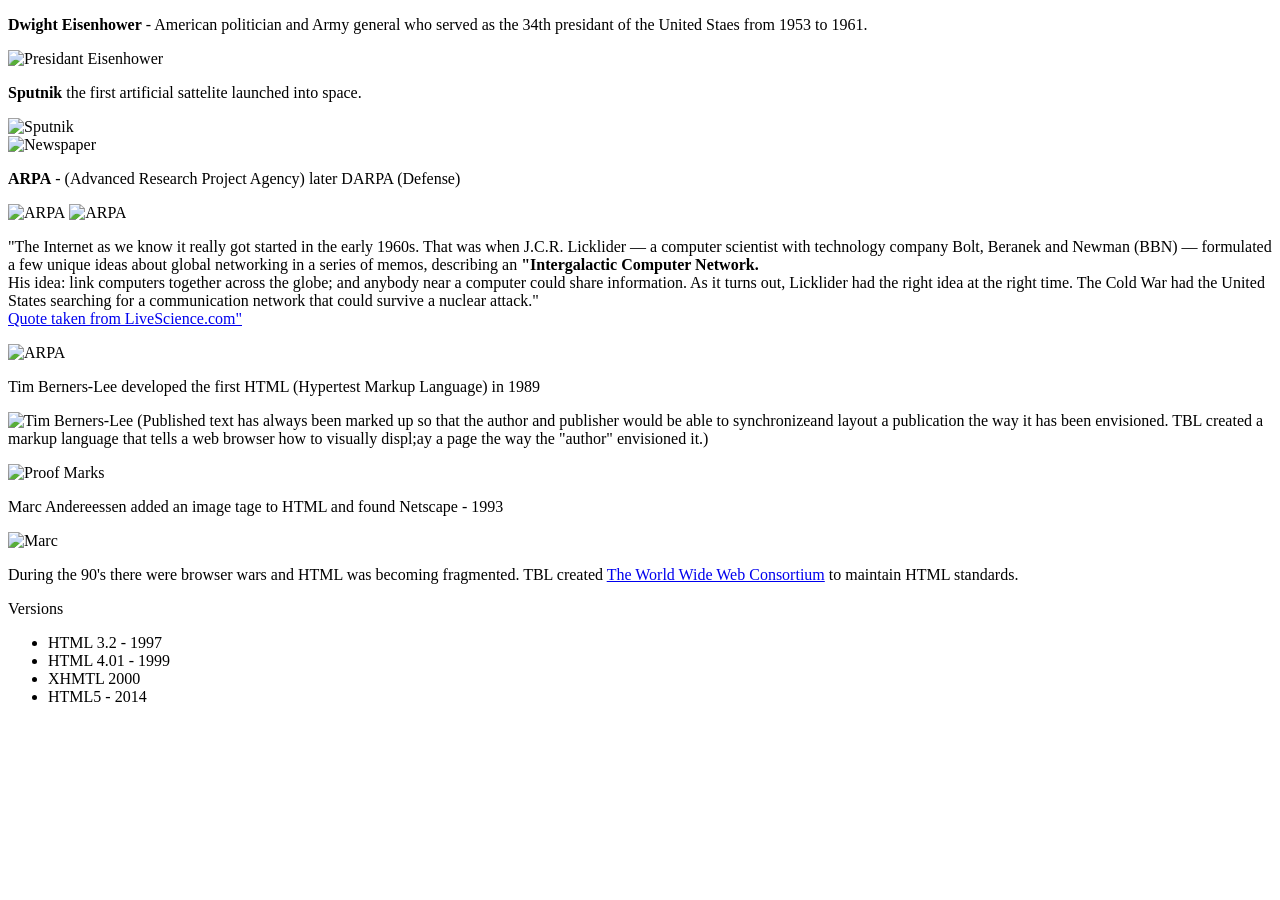
==== pages/history.html @ ff7202f4 "cleaned up rewpo" ====
<!DOCTYPE html>
<html>
<head>
    <title>History of the Internet - briefly</title>
</head>
<body>
<p><b>Dwight Eisenhower</b> - American politician and Army general who served as the 34th presidant of the United Staes from 1953 to 1961.</p>
<img src="1-ike.jpg" alt="Presidant Eisenhower" width="500px">
<p><b>Sputnik</b> the first artificial sattelite launched into space.</p>
<img src="2-sputnik-1957.jpg" alt="Sputnik" width="500px"><br>
<img src="3-news-10-1957.jpg" alt="Newspaper" width="500px">
<p><b>ARPA</b> - (Advanced Research Project Agency) later DARPA (Defense)</p>
<img src="4-arpanet2.gif" alt="ARPA" height="300px">
<img src="5-early-arpanet.jpg" alt="ARPA" width="500px">

<p>"The Internet as we know it really got started in the early 1960s. That was when J.C.R. Licklider — a computer scientist with technology company Bolt, Beranek and Newman (BBN) — formulated a few unique ideas about global networking in a series of memos, describing an <b>"Intergalactic Computer Network.</b><br>
His idea: link computers together across the globe; and anybody near a computer could share information. As it turns out, Licklider had the right idea at the right time. The Cold War had the United States searching for a communication network that could survive a nuclear attack."<br>
<a href="https://www.livescience.com/42604-who-invented-the-internet.html" target="_blank"> Quote taken from LiveScience.com"</a>   
</p>
<img src="6-apranet-82.jpg" alt="ARPA" width="500px">
<p>Tim Berners-Lee developed the first HTML (Hypertest Markup Language) in 1989</p>
<img src="8-tim-berners-lee.jpg" alt="Tim Berners-Lee" width="500px">
(Published text has always been marked up so that the author and publisher would be able to synchronizeand layout a publication the way it has been envisioned. TBL created a markup language that tells a web browser how to visually displ;ay a page the way the "author" envisioned it.)</p>
<img src="7-proof-marks.jpg" alt="Proof Marks" width="500px">
<p>Marc Andereessen added an image tage to HTML and found Netscape - 1993</p>
<img src="9-marc-andreessen.jpg" alt="Marc" width="500px">
<p>During the 90's there were browser wars and HTML was becoming fragmented. TBL created <a href="https://www.w3.org/" target="_blank">The World Wide Web Consortium</a> to maintain HTML standards.</p>
<p>Versions</p>
<ul>
    <li>HTML 3.2 - 1997</li>
    <li>HTML 4.01 - 1999</li>
    <li>XHMTL 2000</li>
    <li>HTML5 - 2014</li>
</ul>
</body>
</html>
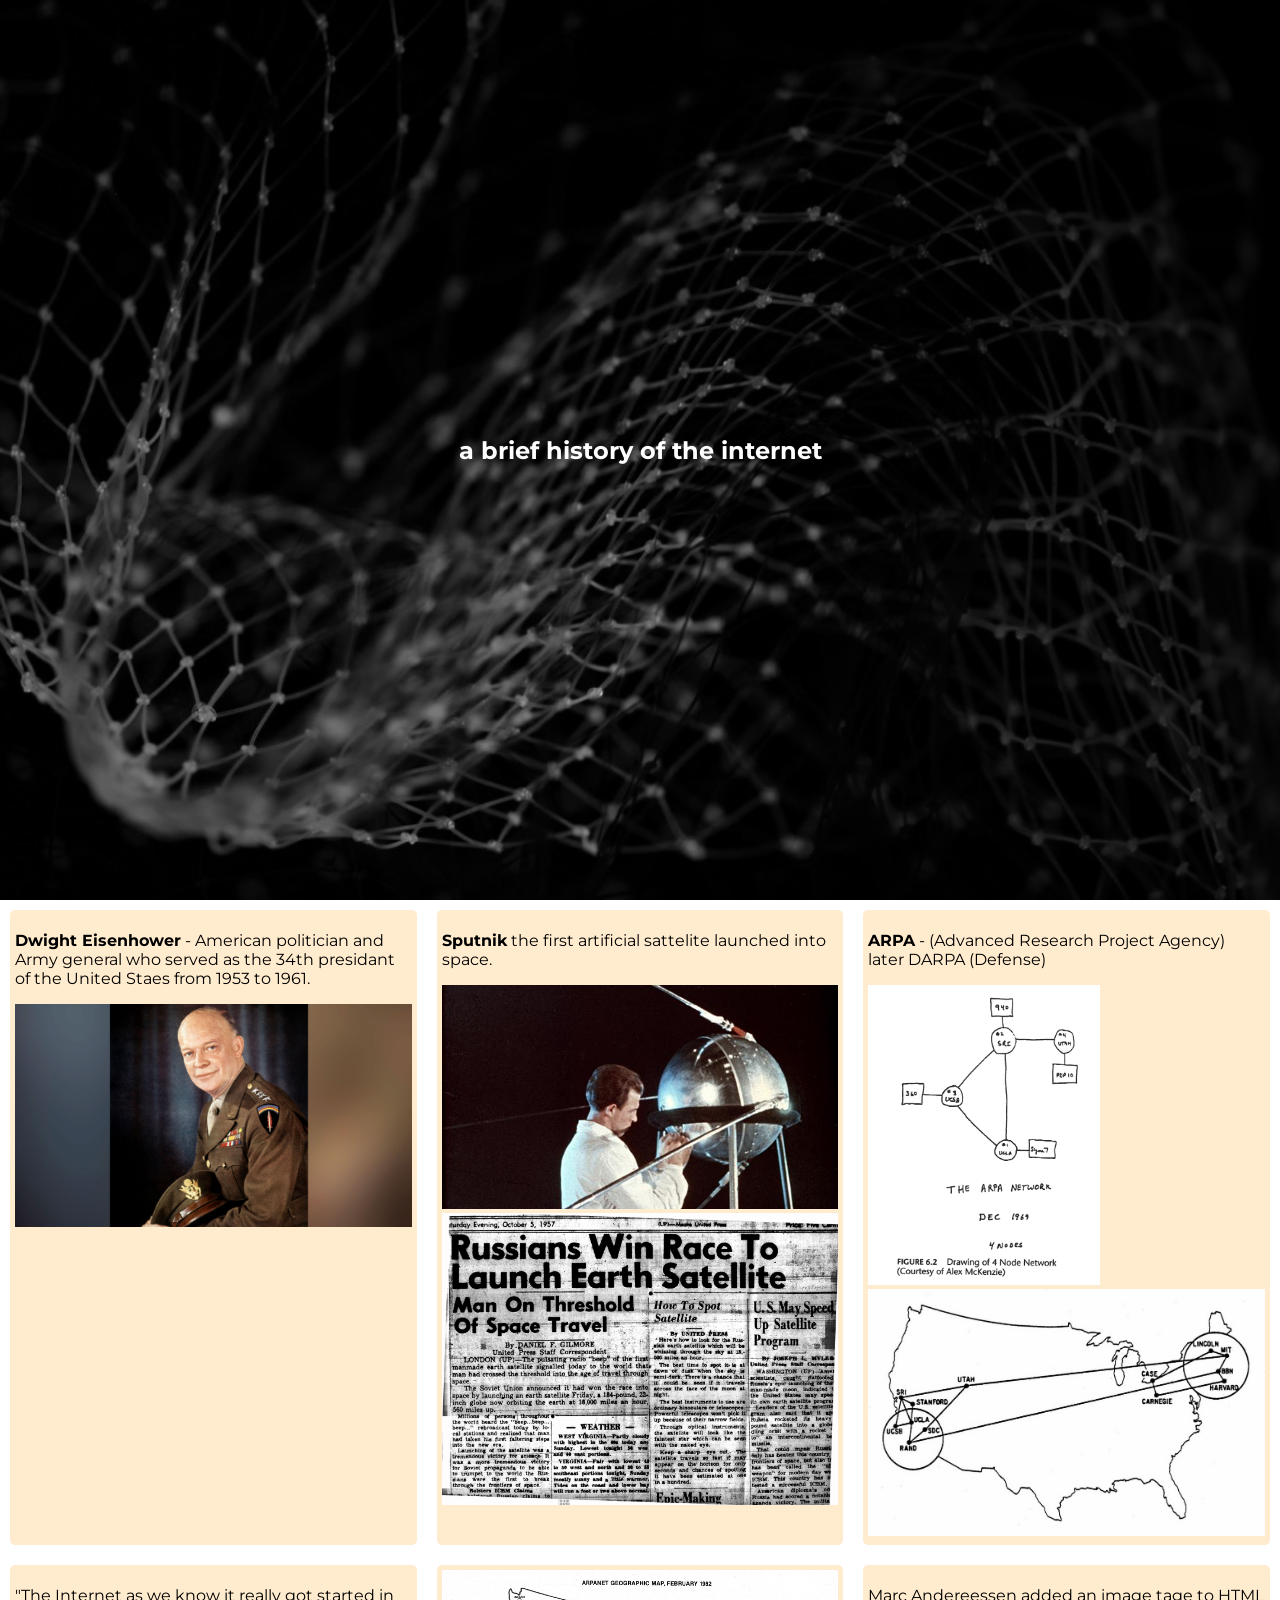
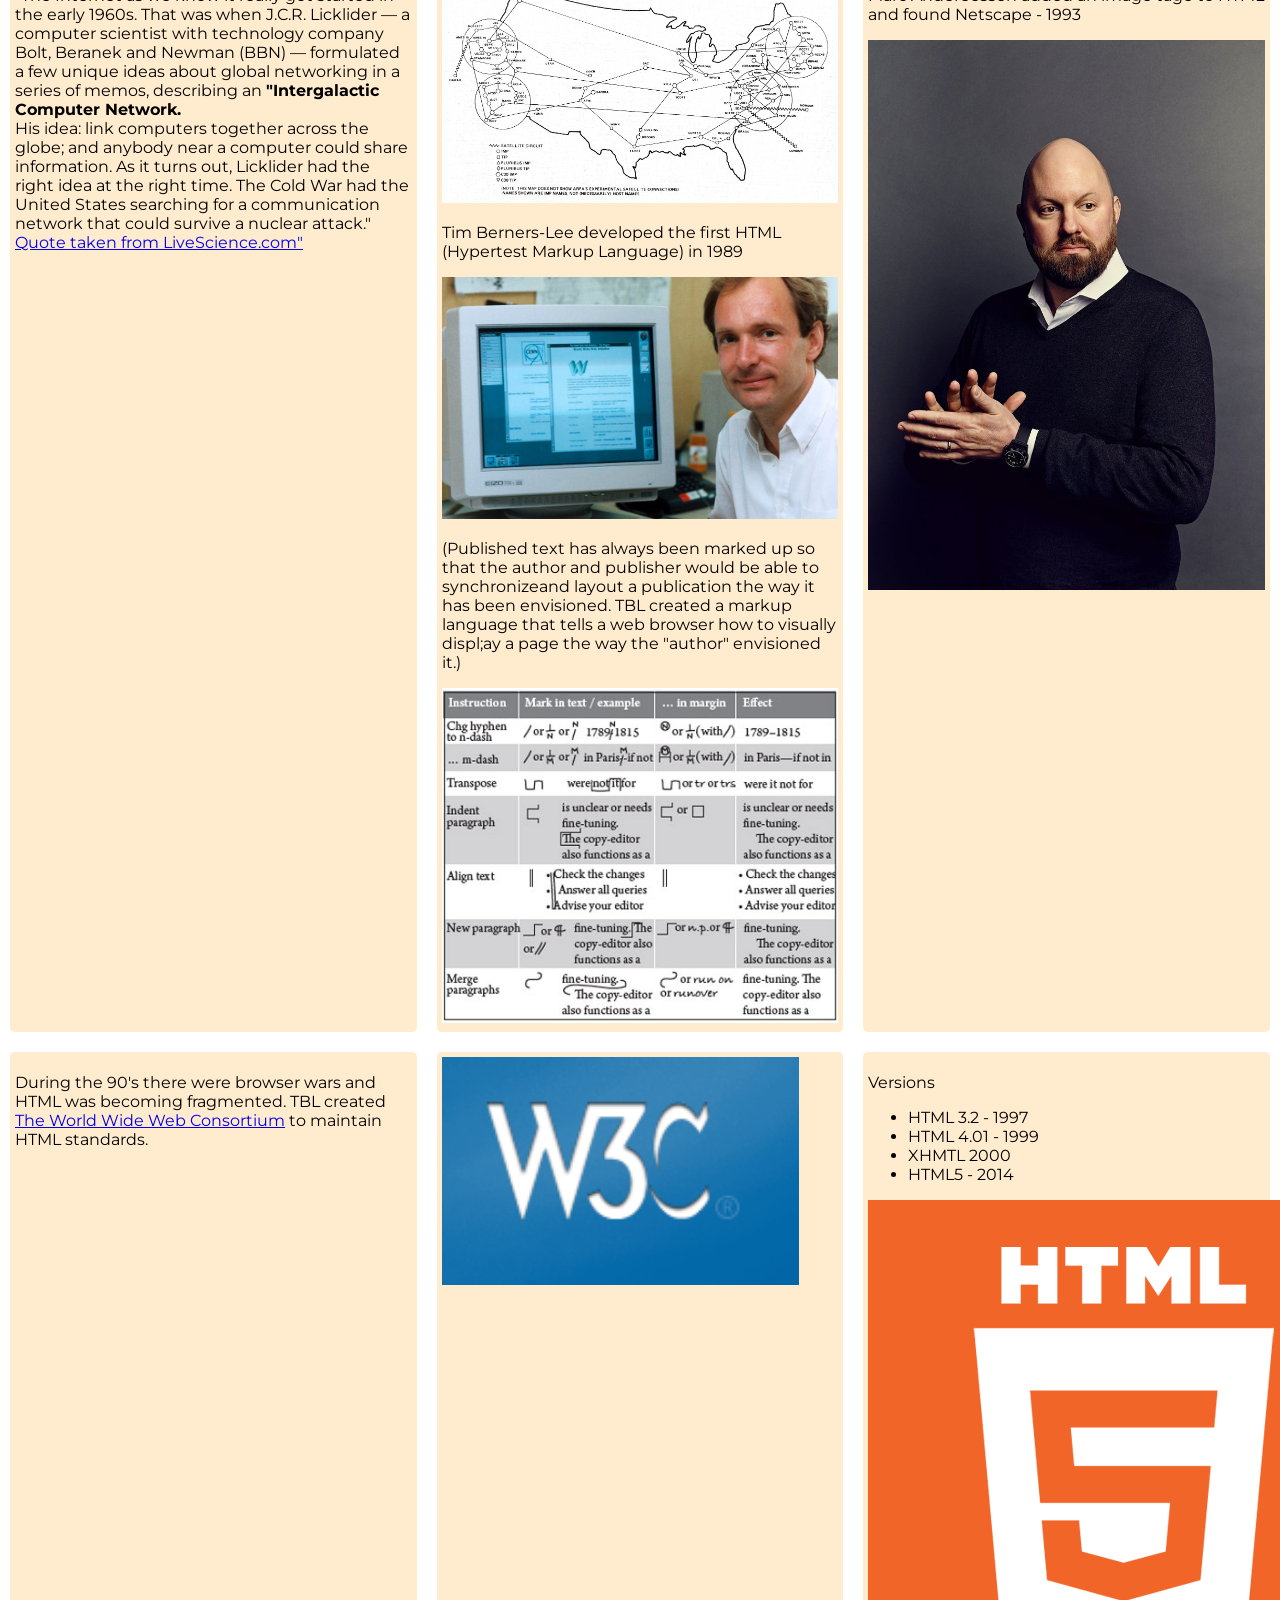
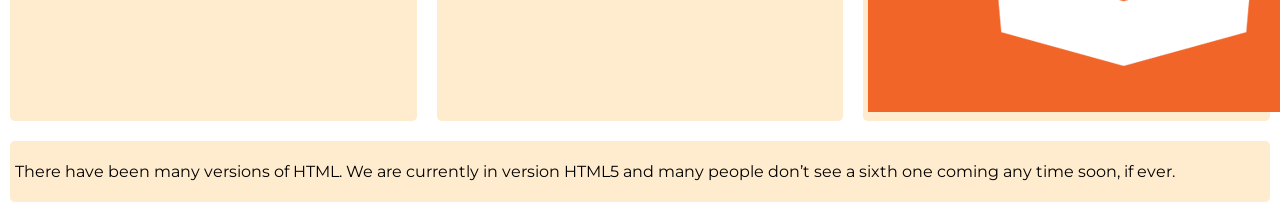
==== commit 49adb0ae: "finished history refactor project" ====
--- a/pages/history.html
+++ b/pages/history.html
@@ -2,35 +2,75 @@
 <html>
 <head>
     <title>History of the Internet - briefly</title>
+    <link href="../styles/history-refactor.css" rel="stylesheet" type="text/css">
+    <link rel="preconnect" href="https://fonts.googleapis.com"><link rel="preconnect" href="https://fonts.googleapis.com">
+    <link rel="preconnect" href="https://fonts.gstatic.com" crossorigin>
+    <link href="https://fonts.googleapis.com/css2?family=Montserrat:ital,wght@0,100..900;1,100..900&family=Rubik+Storm&display=swap" rel="stylesheet">
+    <!-- <link href="../styles/mobile.css" rel="stylesheet"> -->
+    <!-- <link href="http://unpkg.com/aos@2.3.1/dist/aos.css" rel="stylesheet"> -->
+     <link href="https://unpkg.com/aos@2.3.1/dist/aos.css" rel="stylesheet">
+
 </head>
 <body>
-<p><b>Dwight Eisenhower</b> - American politician and Army general who served as the 34th presidant of the United Staes from 1953 to 1961.</p>
-<img src="1-ike.jpg" alt="Presidant Eisenhower" width="500px">
-<p><b>Sputnik</b> the first artificial sattelite launched into space.</p>
-<img src="2-sputnik-1957.jpg" alt="Sputnik" width="500px"><br>
-<img src="3-news-10-1957.jpg" alt="Newspaper" width="500px">
-<p><b>ARPA</b> - (Advanced Research Project Agency) later DARPA (Defense)</p>
-<img src="4-arpanet2.gif" alt="ARPA" height="300px">
-<img src="5-early-arpanet.jpg" alt="ARPA" width="500px">
+    <section class="hero">
+        <h1>a brief history of the internet</h1>
+    </section>
+<main> 
+    <section data-aos="fade-up">
+        <p><b>Dwight Eisenhower</b> - American politician and Army general who served as the 34th presidant of the United Staes from 1953 to 1961.</p>
+        <img src="../images/1-ike.jpg" alt="Presidant Eisenhower" width="100%">
+    </section>
+    <section data-aos="fade-up">
+        <p><b>Sputnik</b> the first artificial sattelite launched into space.</p>
+        <img src="../images/2-sputnik-1957.jpg" alt="Sputnik" width="100%""><br>
+        <img src="../images/3-news-10-1957.jpg" alt="Newspaper" width="100%"">
+    </section>
+    <section data-aos="fade-left">
+        <p><b>ARPA</b> - (Advanced Research Project Agency) later DARPA (Defense)</p>
+        <img src="../images/4-arpanet2.gif" alt="ARPA" height="300px">
+        <img src="../images/5-early-arpanet.jpg" alt="ARPA" width="100%"">
+    </section>
+    <section data-aos="fade-right">
+        <p>"The Internet as we know it really got started in the early 1960s. That was when J.C.R. Licklider — a computer scientist with technology company Bolt, Beranek and Newman (BBN) — formulated a few unique ideas about global networking in a series of memos, describing an <b>"Intergalactic Computer Network.</b><br>
+        His idea: link computers together across the globe; and anybody near a computer could share information. As it turns out, Licklider had the right idea at the right time. The Cold War had the United States searching for a communication network that could survive a nuclear attack."<br>
+        <a href="https://www.livescience.com/42604-who-invented-the-internet.html" target="_blank"> Quote taken from LiveScience.com"</a></p>
+    </section>
+    <section data-aos="fade-up">
+        <img src="../images/6-apranet-82.jpg" alt="ARPA" width="100%">
+        <p>Tim Berners-Lee developed the first HTML (Hypertest Markup Language) in 1989</p>
+        <img src="../images/8-tim-berners-lee.jpg" alt="Tim Berners-Lee" width="100%"">
+        <p>(Published text has always been marked up so that the author and publisher would be able to synchronizeand layout a publication the way it has been envisioned. TBL created a markup language that tells a web browser how to visually displ;ay a page the way the "author" envisioned it.)</p>
+    <img src="../images/7-proof-marks.jpg" alt="Proof Marks" width="100%">
+    </section>
+    
+    <section data-aos="fade up">
+    <p>Marc Andereessen added an image tage to HTML and found Netscape - 1993</p>
+    <img src="../images/9-marc-andreessen.jpg" alt="Marc" width="100%"">
+    </section>
+    <section data-aos="fade-up">
+    <p>During the 90's there were browser wars and HTML was becoming fragmented. TBL created <a href="https://www.w3.org/" target="_blank">The World Wide Web Consortium</a> to maintain HTML standards.</p>
+    </section> 
+    <section data-aos="fade-left">
+        <img src="../images/12-w3c.png" alt="W3C" width="90%">
 
-<p>"The Internet as we know it really got started in the early 1960s. That was when J.C.R. Licklider — a computer scientist with technology company Bolt, Beranek and Newman (BBN) — formulated a few unique ideas about global networking in a series of memos, describing an <b>"Intergalactic Computer Network.</b><br>
-His idea: link computers together across the globe; and anybody near a computer could share information. As it turns out, Licklider had the right idea at the right time. The Cold War had the United States searching for a communication network that could survive a nuclear attack."<br>
-<a href="https://www.livescience.com/42604-who-invented-the-internet.html" target="_blank"> Quote taken from LiveScience.com"</a>   
-</p>
-<img src="6-apranet-82.jpg" alt="ARPA" width="500px">
-<p>Tim Berners-Lee developed the first HTML (Hypertest Markup Language) in 1989</p>
-<img src="8-tim-berners-lee.jpg" alt="Tim Berners-Lee" width="500px">
-(Published text has always been marked up so that the author and publisher would be able to synchronizeand layout a publication the way it has been envisioned. TBL created a markup language that tells a web browser how to visually displ;ay a page the way the "author" envisioned it.)</p>
-<img src="7-proof-marks.jpg" alt="Proof Marks" width="500px">
-<p>Marc Andereessen added an image tage to HTML and found Netscape - 1993</p>
-<img src="9-marc-andreessen.jpg" alt="Marc" width="500px">
-<p>During the 90's there were browser wars and HTML was becoming fragmented. TBL created <a href="https://www.w3.org/" target="_blank">The World Wide Web Consortium</a> to maintain HTML standards.</p>
-<p>Versions</p>
-<ul>
-    <li>HTML 3.2 - 1997</li>
-    <li>HTML 4.01 - 1999</li>
-    <li>XHMTL 2000</li>
-    <li>HTML5 - 2014</li>
-</ul>
+    </section>
+    <section>
+    <p>Versions</p>
+    <ul>
+        <li>HTML 3.2 - 1997</li>
+        <li>HTML 4.01 - 1999</li>
+        <li>XHMTL 2000</li>
+        <li>HTML5 - 2014</li>
+     </ul>
+     <img src="../images/11-html5.png" alt="HTML5" width"90%">
+    </section>
+     <section>
+    <p>There have been many versions of HTML. We are currently in version HTML5 and many people don’t see a sixth one coming any time soon, if ever. </p>
+    </section>
+    </main>
+    <script src="https://unpkg.com/aos@2.3.1/dist/aos.js"></script>
+<script>
+  AOS.init();
+</script>
 </body>
 </html>
--- a/styles/history-refactor.css
+++ b/styles/history-refactor.css
@@ -0,0 +1,38 @@
+body {
+    margin:0px;
+    padding:0px;
+    font-size:16px;
+    box-sizing:border-box;
+    font-family: "Montserrat", sans-serif;
+ 
+}
+
+.hero {
+    display:flex;
+    justify-content: center; /*aligned horizonrtal*/
+    align-items: center; /*aligned vertical*/
+    height:100vh;
+    background-image: url(../images/history-hero-bg.jpg);
+    background-size: cover;
+    background-position: center;
+    filter: grayscale(100%);
+}
+h1 {
+    color: white;
+    text-align: center;
+
+}
+
+main {
+    display: flex;
+    flex-wrap: wrap;
+
+}
+main section {
+    flex-grow: 1;
+    width: 30%;
+    margin: 10px;
+    background-color: blanchedalmond;
+    border-color:solid rgba(255, 169, 99, 0.717);
+    border-radius: 5px;
+    padding:5px;
